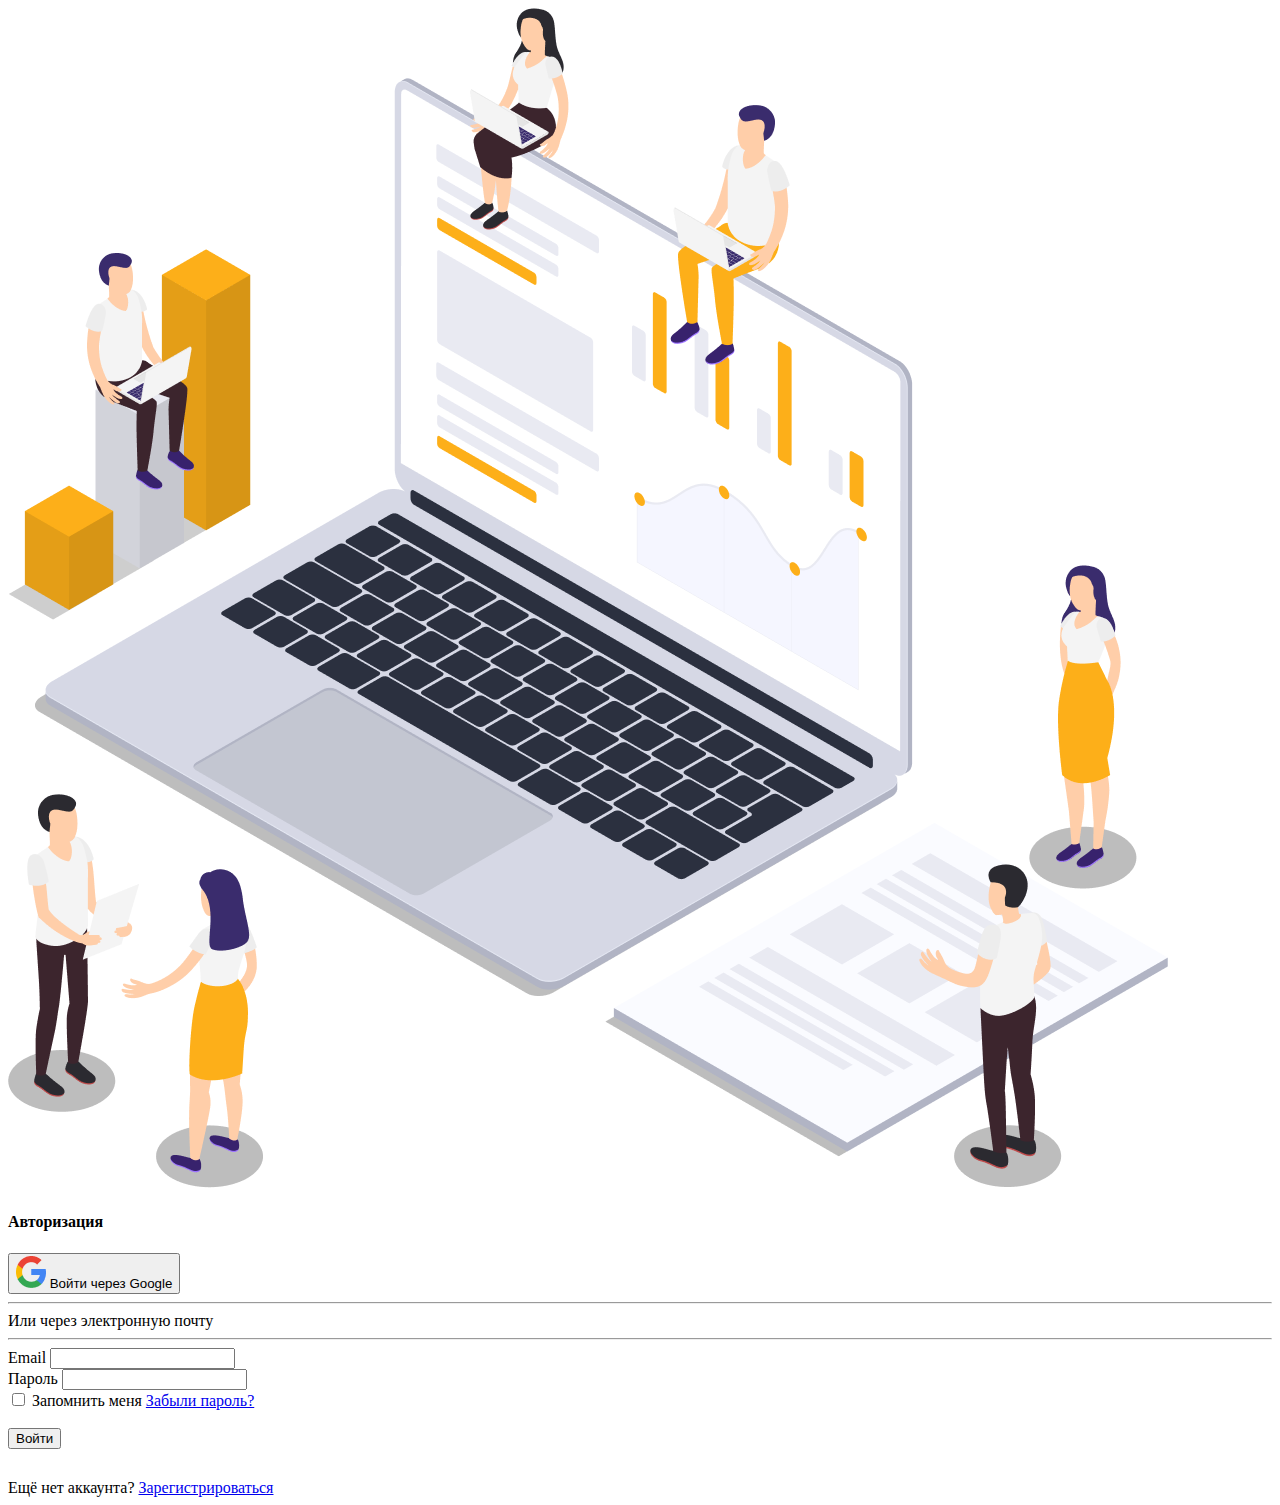
==== index.html @ b5eb2aa7 "Init" ====
<!DOCTYPE html>
<html lang="en">

<head>
    <meta charset="UTF-8">
    <meta http-equiv="X-UA-Compatible" content="IE=edge">
    <meta name="viewport" content="width=device-width, initial-scale=1.0">
    <link rel="stylesheet" href="css/style.css">
    <link rel="shortcut icon" type="image/x-icon" href="public/favicon.ico">
    <title>Авторизация</title>
</head>

<body class="body">
    <div class="container">
        <div>
            <img class="illustration" src="img/illustration.png">
        </div>

        <div class="rectangle">
            <div class="authorization">
                <h4>Авторизация</h4>

                <button class="button-login-google">
                    <div class="container-between">
                        <img src="img/googleIcon.png" class="google-icon">
                        <span>Войти через Google</span>
                        <div></div>
                    </div>
                </button>

                <div class="email-login">
                    <hr>
                    <span>Или через электронную почту</span>
                    <hr>
                </div>

                <form class="form-auth">
                    <span>Email</span>
                    <input type="email" />
                    <br>
                    <span>Пароль</span>
                    <input type="password" />
                    <br>
                    <div class="container" style="justify-content: space-between;">
                        <label>
                            <input type="checkbox">
                            <span>Запомнить меня</span>
                        </label>

                        <label>
                            <a href="restore-password.html">
                                <span>Забыли пароль?</span>
                            </a>
                        </label>
                    </div>
                    <br>
                    <input type="submit" class="button-login" value="Войти">
                </form>

                <footer style="margin-top: 30px;">
                    <span>
                        Ещё нет аккаунта?
                    </span>

                    <a href="registration.html">
                        <span>Зарегистрироваться</span>
                    </a>
                </footer>
            </div>
        </div>
    </div>
</body>

</html>
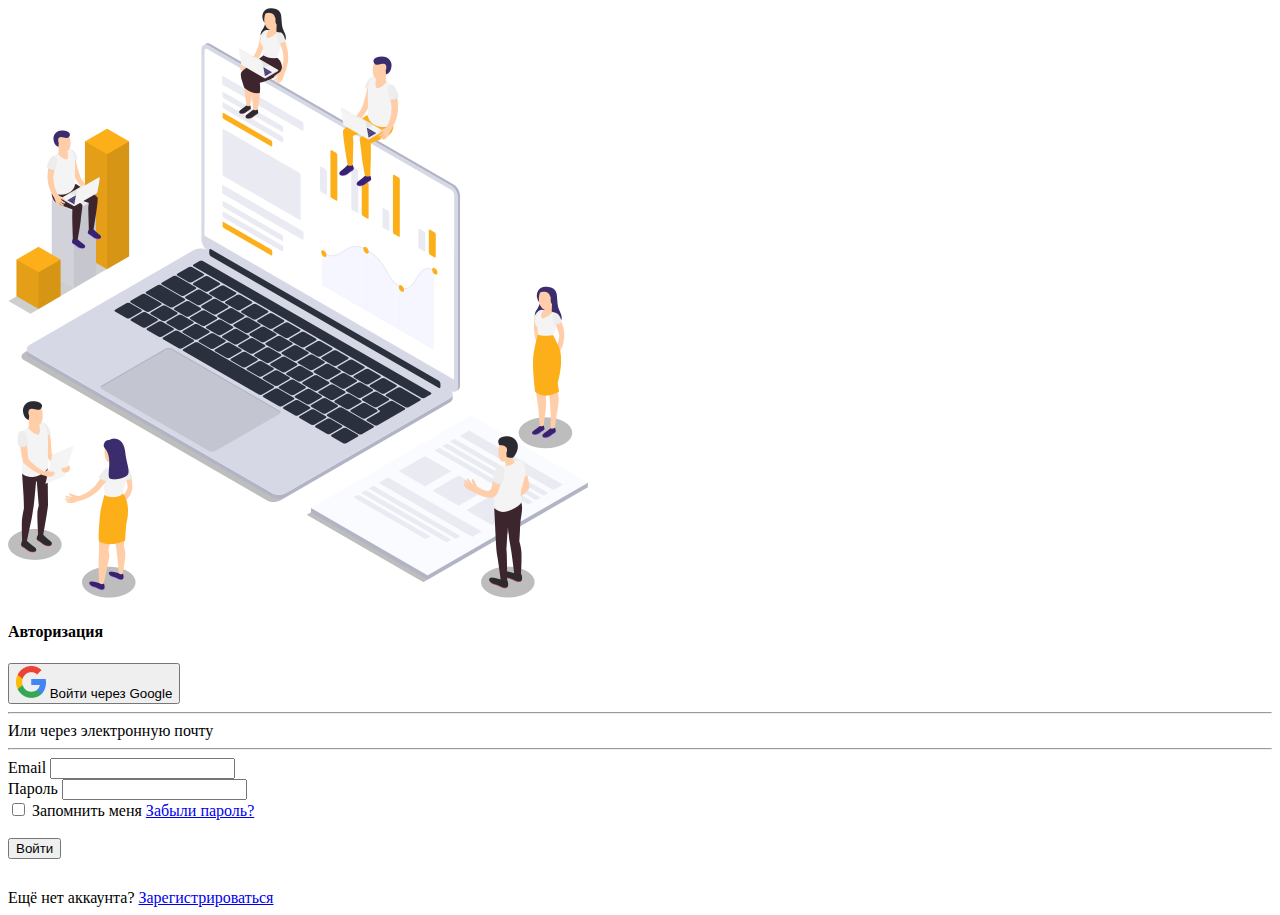
==== commit 841c254c: "input border focus" ====
--- a/index.html
+++ b/index.html
@@ -10,10 +10,10 @@
     <title>Авторизация</title>
 </head>
 
-<body class="body">
+<body>
     <div class="container">
-        <div>
-            <img class="illustration" src="img/illustration.png">
+        <div class="illustration">
+            <img src="img/illustration.png" style="max-width: 580px;">
         </div>
 
         <div class="rectangle">
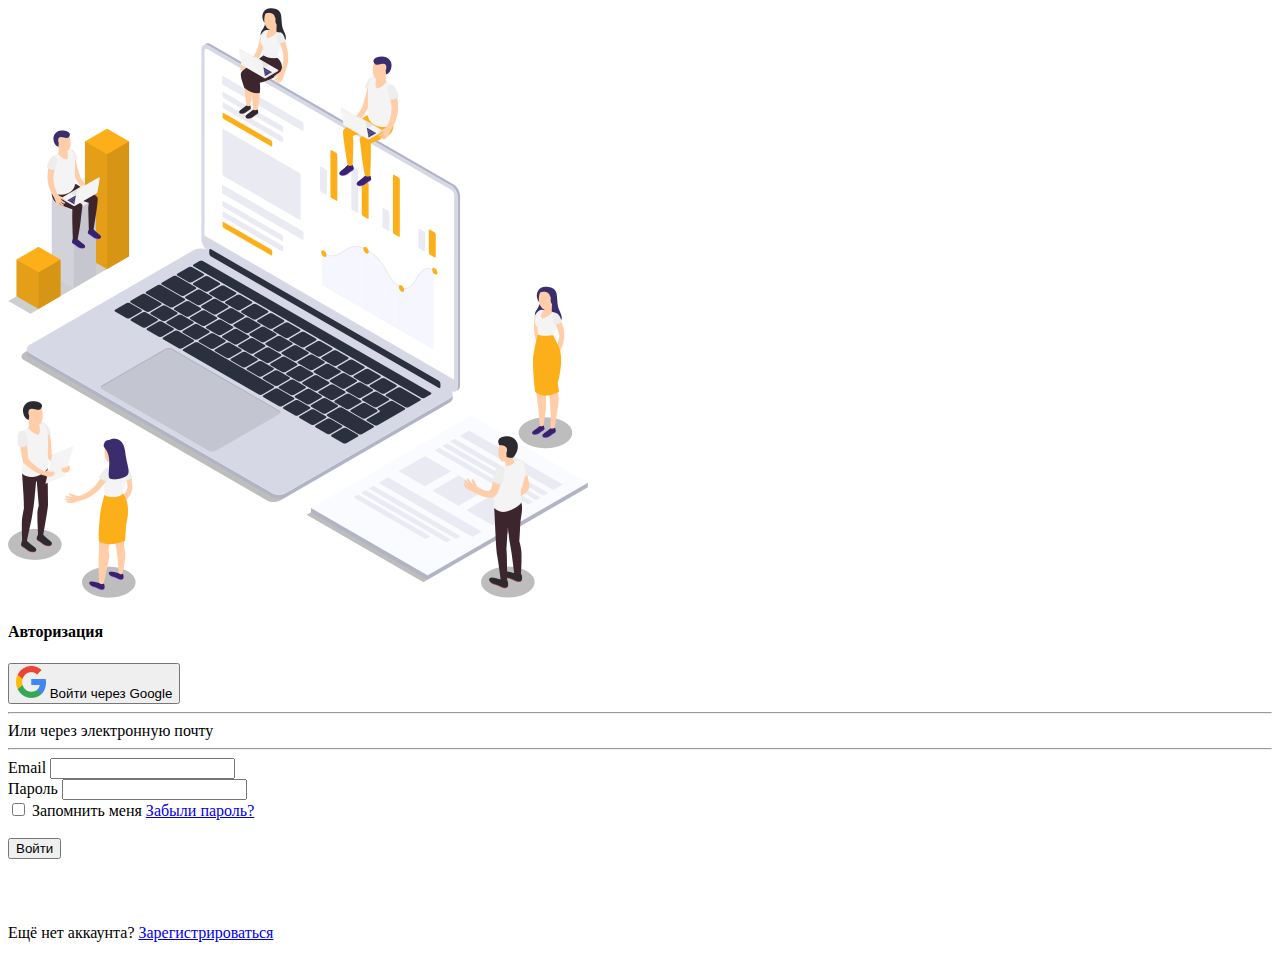
==== commit cdb168bf: "delete unuseless sv files" ====
--- a/index.html
+++ b/index.html
@@ -39,7 +39,10 @@
                     <input type="email" />
                     <br>
                     <span>Пароль</span>
+                    <!-- <div class="form-password"> -->
                     <input type="password" />
+                    <!-- <img src="img/eye.png" style="width: 20px; height: 20px;">
+                    </div> -->
                     <br>
                     <div class="container" style="justify-content: space-between;">
                         <label>
@@ -57,16 +60,16 @@
                     <input type="submit" class="button-login" value="Войти">
                 </form>
 
-                <footer style="margin-top: 30px;">
-                    <span>
-                        Ещё нет аккаунта?
-                    </span>
+            </div>
+            <footer style="margin: 65px 0 30px 0;">
+                <span>
+                    Ещё нет аккаунта?
+                </span>
 
-                    <a href="registration.html">
-                        <span>Зарегистрироваться</span>
-                    </a>
-                </footer>
-            </div>
+                <a href="registration.html">
+                    <span>Зарегистрироваться</span>
+                </a>
+            </footer>
         </div>
     </div>
 </body>
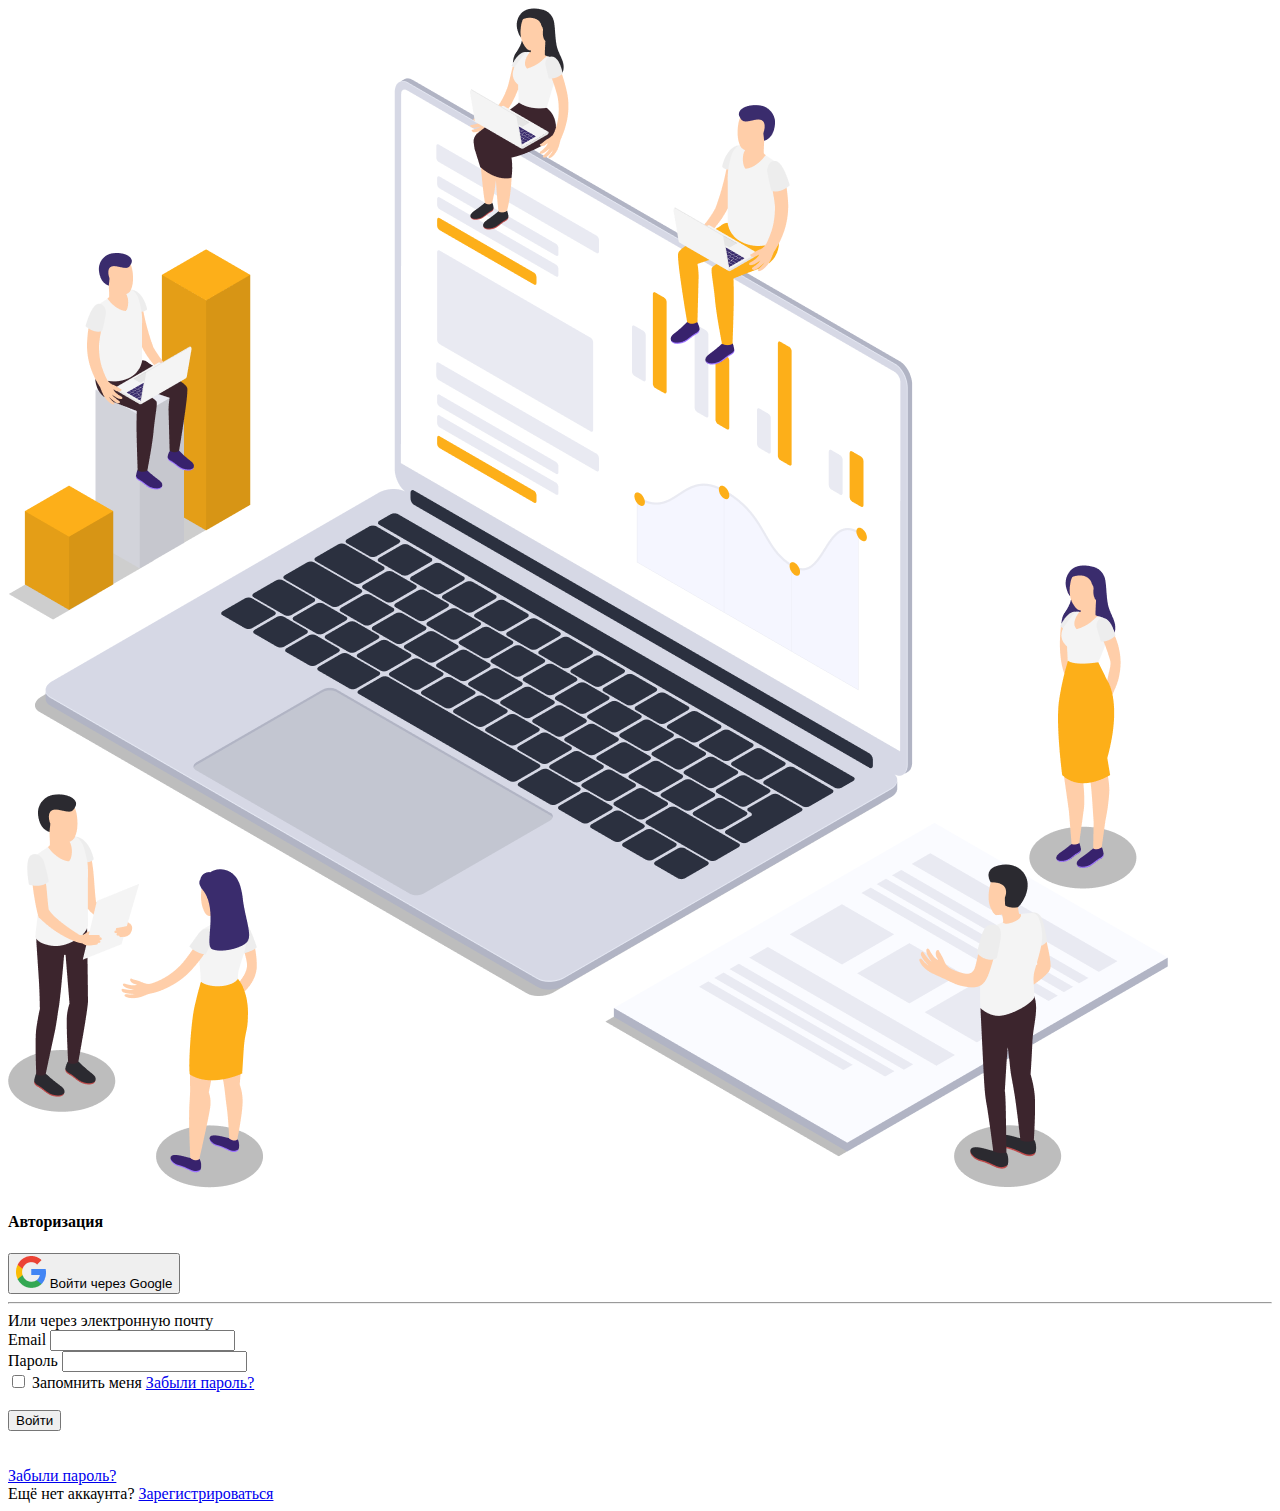
==== commit 0d708a32: "fix screen size" ====
--- a/index.html
+++ b/index.html
@@ -13,7 +13,7 @@
 <body>
     <div class="container">
         <div class="illustration">
-            <img src="img/illustration.png" style="max-width: 580px;">
+            <img src="img/illustration.png">
         </div>
 
         <div class="rectangle">
@@ -31,7 +31,6 @@
                 <div class="email-login">
                     <hr>
                     <span>Или через электронную почту</span>
-                    <hr>
                 </div>
 
                 <form class="form-auth">
@@ -44,24 +43,30 @@
                     <!-- <img src="img/eye.png" style="width: 20px; height: 20px;">
                     </div> -->
                     <br>
-                    <div class="container" style="justify-content: space-between;">
+                    <div class="container" style="justify-content: space-between; height: auto;">
                         <label>
                             <input type="checkbox">
                             <span>Запомнить меня</span>
                         </label>
 
-                        <label>
-                            <a href="restore-password.html">
-                                <span>Забыли пароль?</span>
-                            </a>
-                        </label>
+                        <a class="forget-password-1" href="restore-password.html">
+                            <span>Забыли пароль?</span>
+                        </a>
                     </div>
                     <br>
                     <input type="submit" class="button-login" value="Войти">
+                    <div class="container forget-password-2">
+                    <br>
+                    <br>
+                        <a href="restore-password.html">
+                            <span>Забыли пароль?</span>
+                        </a>
+                    </div>
                 </form>
 
             </div>
-            <footer style="margin: 65px 0 30px 0;">
+
+            <footer>
                 <span>
                     Ещё нет аккаунта?
                 </span>
